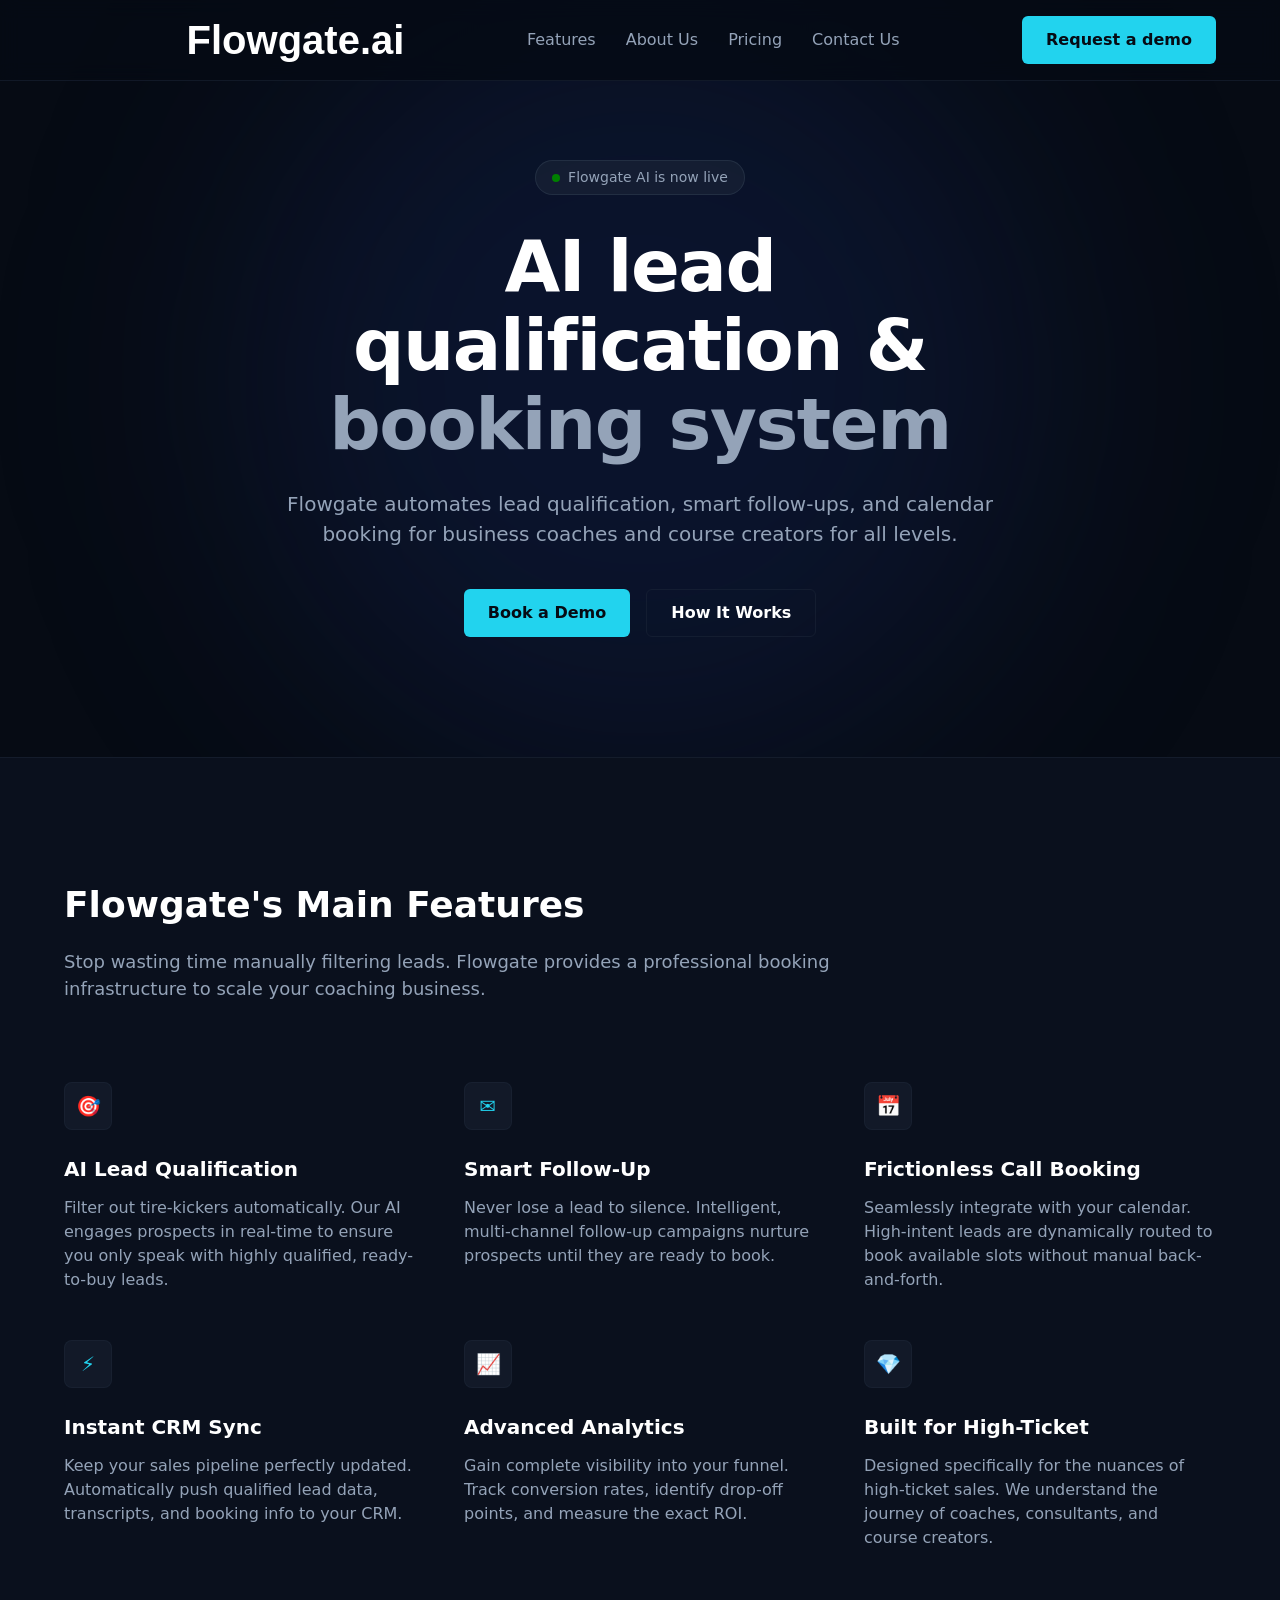
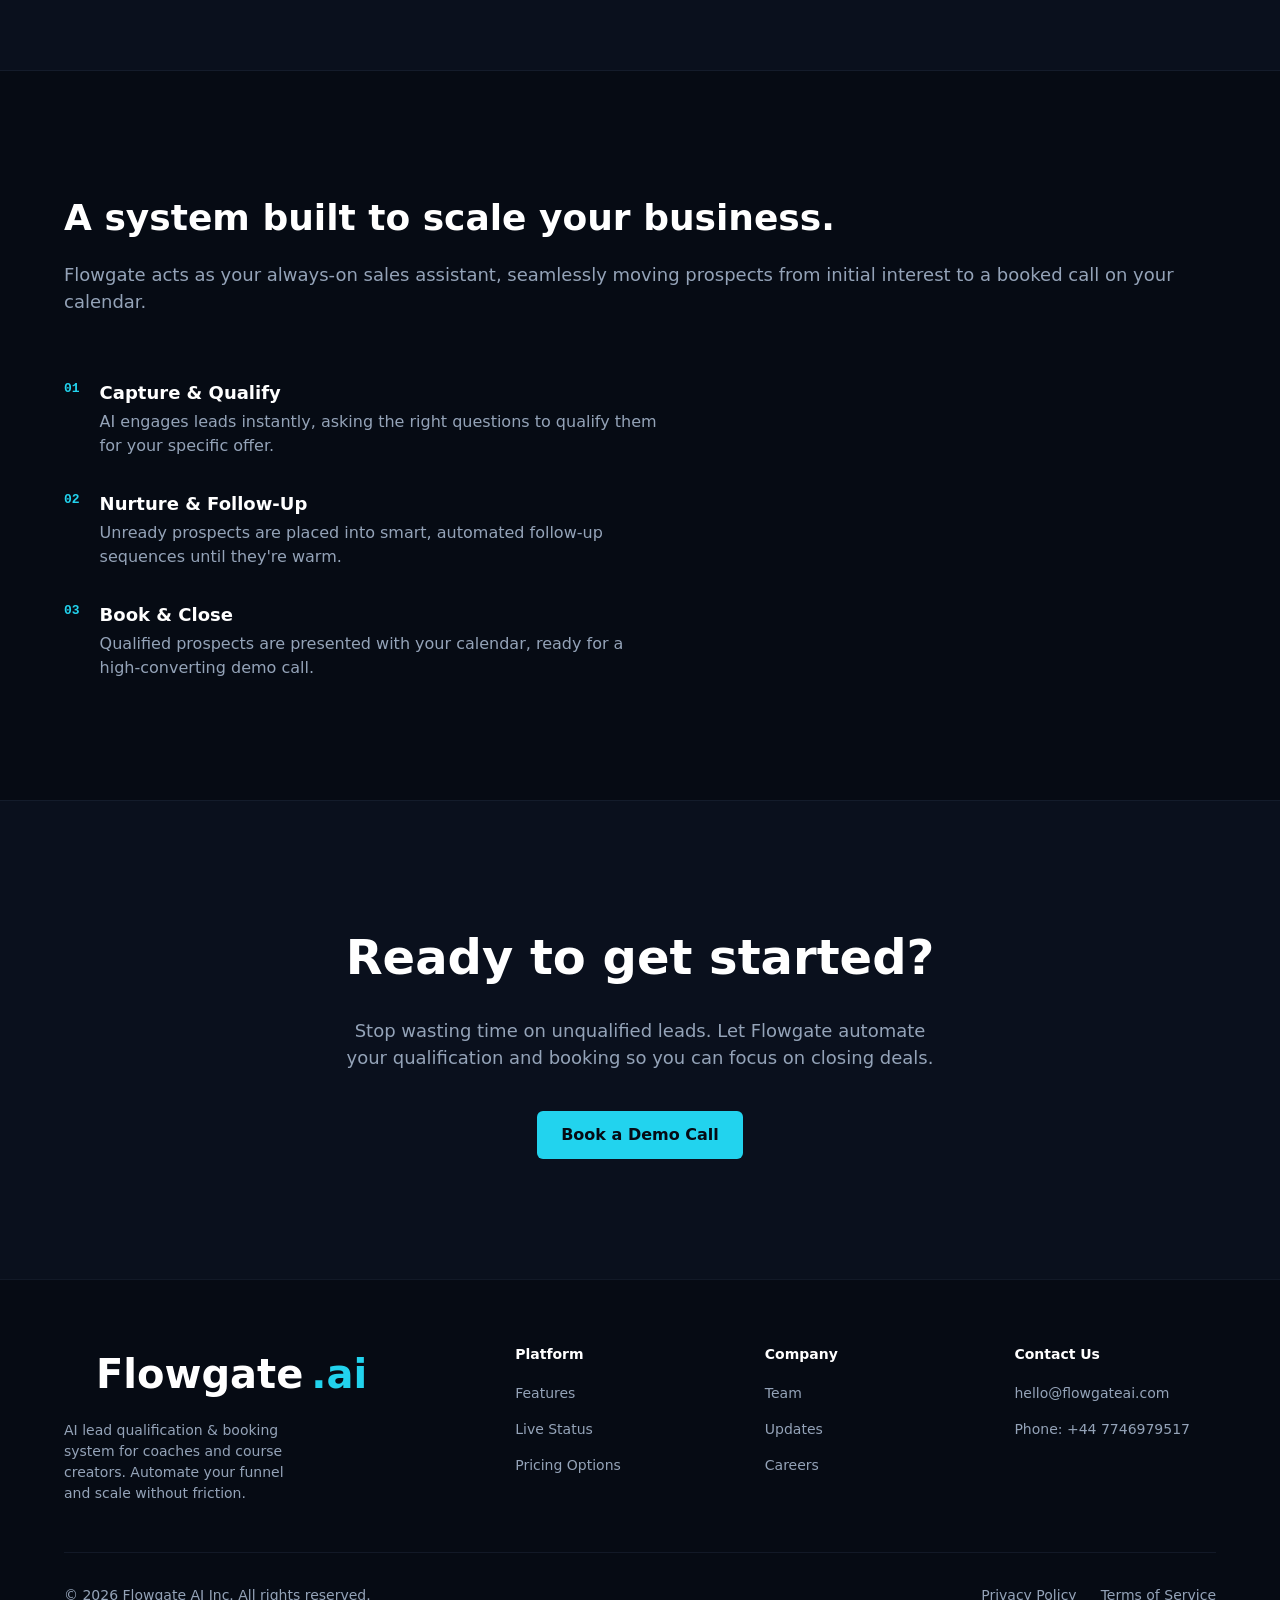
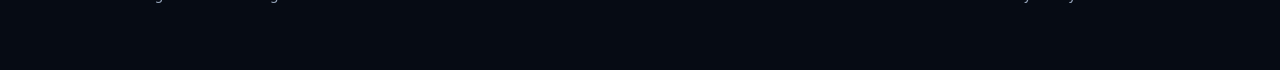
==== index.html @ c87c1e44 "Add files via upload" ====
<!DOCTYPE html>
<html lang="en">
<head>
    <meta charset="UTF-8">
    <meta name="viewport" content="width=device-width, initial-scale=1.0">
    <link rel="stylesheet" href="main_style.css">
    <title>AI Lead Qualification & Booking System | Flowgate AI</title>
</head>
<body>
     <header>
        <div class="container header-content">
                <div class="logo-flowgate"><img src="images/logo-main.png" alt="Flowgate AI Logo"></div>
               <div class="logo-text">Flowgate.ai</span></div>
            </a>
            <nav class="nav-links">
                <a href="#">Features</a>
                <a href="#">About Us</a>
                <a href="#">Pricing</a>
                <a href="#">Contact Us</a>
            </nav>
            <div>
                <a href="#" class="btn btn-primary">Request a demo</a>
            </div>
        </div>
    </header>

    <section class="hero">
        <div class="hero-glow"></div>
        <div class="container hero-content">
            <div class="badge">
                <div class="badge-dot"></div>
                Flowgate AI is now live
            </div>
            <h1>AI lead qualification & <br><span>booking system</span></h1>
            <p>Flowgate automates lead qualification, smart follow-ups, and calendar booking for business coaches and course creators for all levels.</p>
            <div class="hero-btns">
                <a href__="#" class="btn btn-primary">Book a Demo</a>
                <a href__="#" class="btn btn-outline">How It Works</a>
            </div>
        </div>
    </section>

    <section id="features" class="features">
        <div class="container">
            <div class="section-header">
                <h2>Flowgate's Main Features</h2>
                <p>Stop wasting time manually filtering leads. Flowgate provides a professional booking infrastructure to scale your coaching business.</p>
            </div>
            
            <div class="grid">
                <div class="feature-card">
                    <div class="icon">🎯</div>
                    <h3>AI Lead Qualification</h3>
                    <p>Filter out tire-kickers automatically. Our AI engages prospects in real-time to ensure you only speak with highly qualified, ready-to-buy leads.</p>
                </div>
                <div class="feature-card">
                    <div class="icon">✉️</div>
                    <h3>Smart Follow-Up</h3>
                    <p>Never lose a lead to silence. Intelligent, multi-channel follow-up campaigns nurture prospects until they are ready to book.</p>
                </div>
                <div class="feature-card">
                    <div class="icon">📅</div>
                    <h3>Frictionless Call Booking</h3>
                    <p>Seamlessly integrate with your calendar. High-intent leads are dynamically routed to book available slots without manual back-and-forth.</p>
                </div>
                <div class="feature-card">
                    <div class="icon">⚡</div>
                    <h3>Instant CRM Sync</h3>
                    <p>Keep your sales pipeline perfectly updated. Automatically push qualified lead data, transcripts, and booking info to your CRM.</p>
                </div>
                <div class="feature-card">
                    <div class="icon">📈</div>
                    <h3>Advanced Analytics</h3>
                    <p>Gain complete visibility into your funnel. Track conversion rates, identify drop-off points, and measure the exact ROI.</p>
                </div>
                <div class="feature-card">
                    <div class="icon">💎</div>
                    <h3>Built for High-Ticket</h3>
                    <p>Designed specifically for the nuances of high-ticket sales. We understand the journey of coaches, consultants, and course creators.</p>
                </div>
            </div>
        </div>
    </section>

    <section id="how-it-works" class="how-it-works">
        <div class="container">
            <div style="margin-bottom: 64px;">
                <h2 style="font-size: 36px; margin-bottom: 16px;">A system built to scale your business.</h2>
                <p style="color: var(--text-muted); font-size: 18px;">Flowgate acts as your always-on sales assistant, seamlessly moving prospects from initial interest to a booked call on your calendar.</p>
            </div>
            
            <div class="steps">
                <div class="step">
                    <div class="step-num">01</div>
                    <div>
                        <h4>Capture & Qualify</h4>
                        <p>AI engages leads instantly, asking the right questions to qualify them for your specific offer.</p>
                    </div>
                </div>
                <div class="step">
                    <div class="step-num">02</div>
                    <div>
                        <h4>Nurture & Follow-Up</h4>
                        <p>Unready prospects are placed into smart, automated follow-up sequences until they're warm.</p>
                    </div>
                </div>
                <div class="step">
                    <div class="step-num">03</div>
                    <div>
                        <h4>Book & Close</h4>
                        <p>Qualified prospects are presented with your calendar, ready for a high-converting demo call.</p>
                    </div>
                </div>
            </div>
        </div>
    </section>

    <section class="cta">
        <div class="container">
            <h2>Ready to get started?</h2>
            <p>Stop wasting time on unqualified leads. Let Flowgate automate your qualification and booking so you can focus on closing deals.</p>
            <a href="#" class="btn btn-primary">Book a Demo Call</a>
        </div>
    </section>

    <footer>
        <div class="container">
            <div class="footer-grid">
                <div class="footer-col">
                    <div class="logo" style="margin-bottom: 16px;">
                        <div class="logo-icon" style="width: 24px; height: 24px;"></div>
                        Flowgate<span style="color: var(--accent-cyan)">.ai</span>
                    </div>
                    <p style="color: var(--text-muted); font-size: 14px; max-width: 250px;">AI lead qualification & booking system for coaches and course creators. Automate your funnel and scale without friction.</p>
                </div>
                <div class="footer-col">
                    <h4>Platform</h4>
                    <ul>
                        <li><a href="#">Features</a></li>
                        <li><a href="#">Live Status</a></li>
                        <li><a href="#">Pricing Options</a></li>
                    </ul>
                </div>
                <div class="footer-col">
                    <h4>Company</h4>
                    <ul>
                        <li><a href="#">Team</a></li>
                        <li><a href="#">Updates</a></li>
                        <li><a href="#">Careers</a></li>
                    </ul>
                </div>
                <div class="footer-col">
                    <h4>Contact Us</h4>
                    <ul>
                        <li><a href="mailto:hello@flowgateai.com">hello@flowgateai.com</a></li>
                        <li><a href="tel:+447746979517">Phone: +44 7746979517</a></li>
                    </ul>
                </div>
            </div>
            <div class="footer-bottom">
                <p>© 2026 Flowgate AI Inc. All rights reserved.</p>
                <div style="display: flex; gap: 24px;">
                    <a href__="#">Privacy Policy</a>
                    <a href__="#">Terms of Service</a>
                </div>
            </div>
        </div>
    </footer>
    
</body>
</html>
---- main_style.css ----
:root {
            --bg-dark: #060B14;
            --bg-section: #0A101D;
            --text-main: #ffffff;
            --text-muted: #94a3b8;
            --accent-cyan: #22d3ee;
            --accent-cyan-hover: #06b6d4;
            --border-color: rgba(30, 41, 59, 0.5);
            --card-bg: rgba(30, 41, 59, 0.4);
            --font-sans: system-ui, -apple-system, sans-serif;
        }

        * {
            margin: 0;
            padding: 0;
            box-sizing: border-box;
        }

        body {
            font-family: var(--font-sans);
            background-color: var(--bg-dark);
            color: var(--text-main);
            line-height: 1.5;
            -webkit-font-smoothing: antialiased;
        }

        a { text-decoration: none; color: inherit; }
        ul { list-style: none; }

        .container {
            max-width: 1200px;
            margin: 0 auto;
            padding: 0 24px;
        }

        header {
            position: fixed;
            top: 0;
            width: 100%;
            background: rgba(6, 11, 20, 0.8);
            backdrop-filter: blur(10px);
            border-bottom: 1px solid var(--border-color);
            z-index: 50;
        }

        .header-content {
            display: flex;
            justify-content: space-between;
            align-items: center;
            height: 80px;
        }

        .logo {
            font-size: 40px;
            font-weight: 600;
            display: flex;
            align-items: center;
            gap: 8px;}

        .logo-flowgate img{
            display: none;
            width: 400px;
            height: 250px;
            background-color: rgba(255, 0, 0, 0.3);
        }

        .logo-text {
            font-size: 40px;
            font-weight: 600;
            font-family: 'Lucida Sans', 'Lucida Sans Regular', 'Lucida Grande', 'Lucida Sans Unicode', Geneva, Verdana, sans-serif;
        }
        
        .nav-links {
            display: flex;
            gap: 30px;
        }

        .nav-links a {
            color: var(--text-muted);
            font-size: 16px;
            font-weight: 500;
            transition: color 0.2s;
        }

        .nav-links a:hover { color: var(--text-main); }

        .btn {
            display: inline-flex;
            align-items: center;
            justify-content: center;
            padding: 0 24px;
            height: 48px;
            border-radius: 6px;
            font-weight: 600;
            font-size: 16px;
            cursor: pointer;
            transition: all 0.2s;
            border: none;
        }

        .btn-primary {
            background-color: var(--accent-cyan);
            color: var(--bg-dark);
        }

        .btn-primary:hover {
            background-color: var(--accent-cyan-hover);
        }

        .btn-outline {
            background-color: transparent;
            border: 1px solid var(--border-color);
            color: var(--text-main);
        }

        .btn-outline:hover {
            background-color: rgba(30, 41, 59, 0.8);
        }

        .hero {
            padding: 160px 0 120px;
            text-align: center;
            position: relative;
            overflow: hidden;
        }

        .hero-glow {
            position: absolute;
            top: 50%;
            left: 50%;
            transform: translate(-50%, -50%);
            width: 800px;
            height: 800px;
            background: rgba(30, 58, 138, 0.2);
            border-radius: 50%;
            filter: blur(120px);
            z-index: 0;
            pointer-events: none;
        }

        .hero-content {
            position: relative;
            z-index: 10;
            max-width: 800px;
            margin: 0 auto;
        }

        .badge {
            display: inline-flex;
            align-items: center;
            gap: 8px;
            padding: 6px 16px;
            border-radius: 9999px;
            background: rgba(30, 41, 59, 0.5);
            border: 1px solid rgba(51, 65, 85, 0.5);
            font-size: 14px;
            color: var(--text-muted);
            margin-bottom: 32px;
        }

        .badge-dot {
            width: 8px;
            height: 8px;
            border-radius: 50%;
            background:green;
            animation: infinite pulse 1s ease-in-out;
        }

        @keyframes pulse {
            0% { opacity: 0.5; }
            50% { opacity: 1; }
            100% { opacity: 0.5; }
        }

        .hero h1 {
            font-size: 72px;
            line-height: 1.1;
            margin-bottom: 24px;
            letter-spacing: -0.02em;
        }

        .hero h1 span {
            color: var(--text-muted);
        }

        .hero p {
            font-size: 20px;
            color: var(--text-muted);
            margin-bottom: 40px;
            font-weight: 300;
        }

        .hero-btns {
            display: flex;
            gap: 16px;
            justify-content: center;
        }

        .features {
            background-color: var(--bg-section);
            padding: 120px 0;
            border-top: 1px solid var(--border-color);
            border-bottom: 1px solid var(--border-color);
        }

        .section-header {
            max-width: 800px;
            margin-bottom: 80px;
        }

        .section-header h2 {
            font-size: 36px;
            margin-bottom: 16px;
        }

        .section-header p {
            font-size: 18px;
            color: var(--text-muted);
        }

        .grid {
            display: grid;
            grid-template-columns: repeat(3, 1fr);
            gap: 48px;
        }

        .feature-card .icon {
            width: 48px;
            height: 48px;
            background: var(--card-bg);
            border: 1px solid var(--border-color);
            border-radius: 8px;
            margin-bottom: 24px;
            display: flex;
            align-items: center;
            justify-content: center;
            color: var(--accent-cyan);
            font-size: 20px;
        }

        .feature-card h3 {
            font-size: 20px;
            margin-bottom: 12px;
        }

        .feature-card p {
            color: var(--text-muted);
            font-size: 16px;
            font-weight: 300;
        }

        .how-it-works {
            padding: 120px 0;
        }
        
        .steps {
            display: flex;
            flex-direction: column;
            gap: 32px;
            max-width: 600px;
        }

        .step {
            display: flex;
            gap: 20px;
        }
        
        .step-num {
            font-family: monospace;
            color: var(--accent-cyan);
            font-weight: 600;
        }

        .step h4 {
            font-size: 18px;
            margin-bottom: 4px;
        }
        
        .step p {
            color: var(--text-muted);
            font-weight: 300;
        }

        .cta {
            padding: 120px 0;
            text-align: center;
            background-color: var(--bg-section);
            border-top: 1px solid var(--border-color);
        }

        .cta h2 {
            font-size: 48px;
            margin-bottom: 24px;
        }

        .cta p {
            font-size: 18px;
            color: var(--text-muted);
            margin-bottom: 40px;
            max-width: 600px;
            margin-left: auto;
            margin-right: auto;
        }

        footer {
            padding: 64px 0;
            border-top: 1px solid var(--border-color);
        }

        .footer-grid {
            display: grid;
            grid-template-columns: 2fr 1fr 1fr 1fr;
            gap: 48px;
            margin-bottom: 48px;
        }

        .footer-col h4 {
            font-size: 14px;
            margin-bottom: 16px;
        }

        .footer-col li {
            margin-bottom: 12px;
        }

        .footer-col a {
            font-size: 14px;
            color: var(--text-muted);
        }

        .footer-bottom {
            padding-top: 32px;
            border-top: 1px solid var(--border-color);
            display: flex;
            justify-content: space-between;
            color: var(--text-muted);
            font-size: 14px;
        }

        @media (max-width: 768px) {
            .hero h1 { font-size: 48px; }
            .grid { grid-template-columns: 1fr; }
            .footer-grid { grid-template-columns: 1fr 1fr; }
            .hero-btns { flex-direction: column; }
            .nav-links { display: none; }
        }
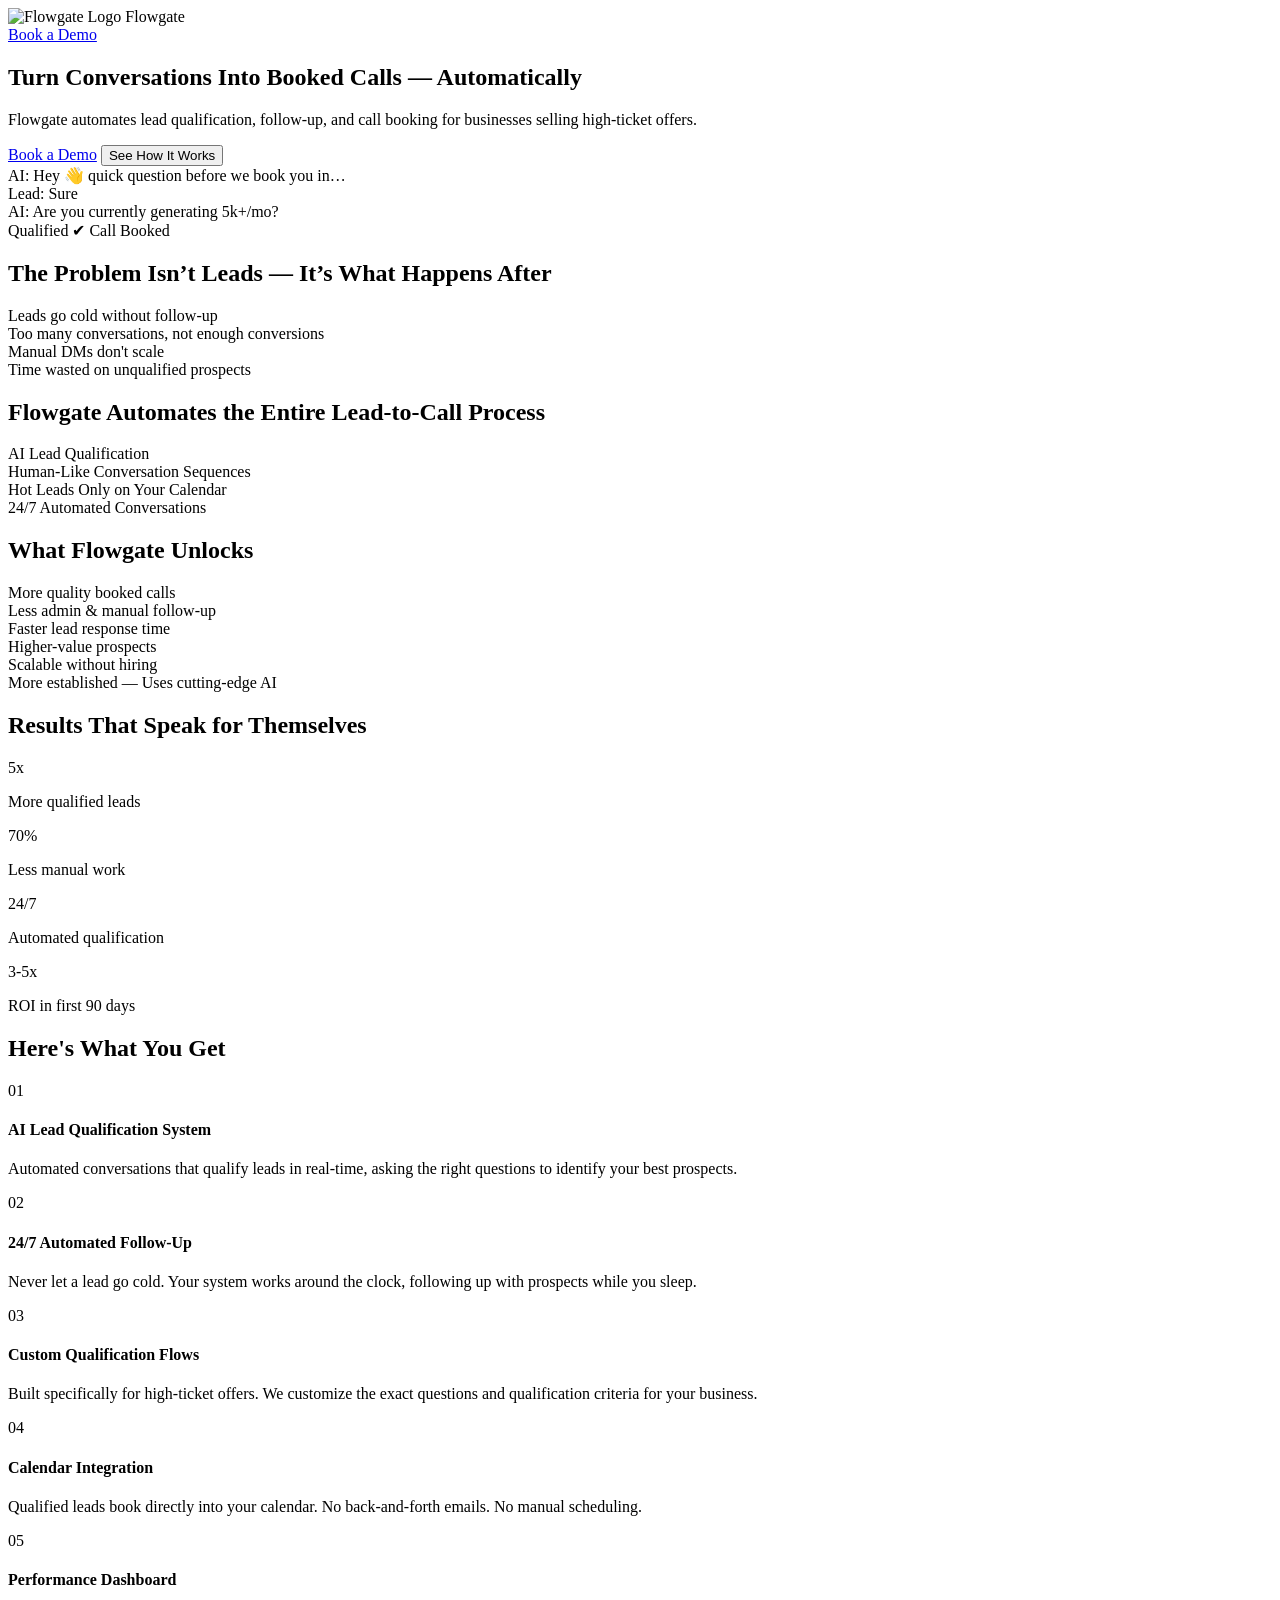
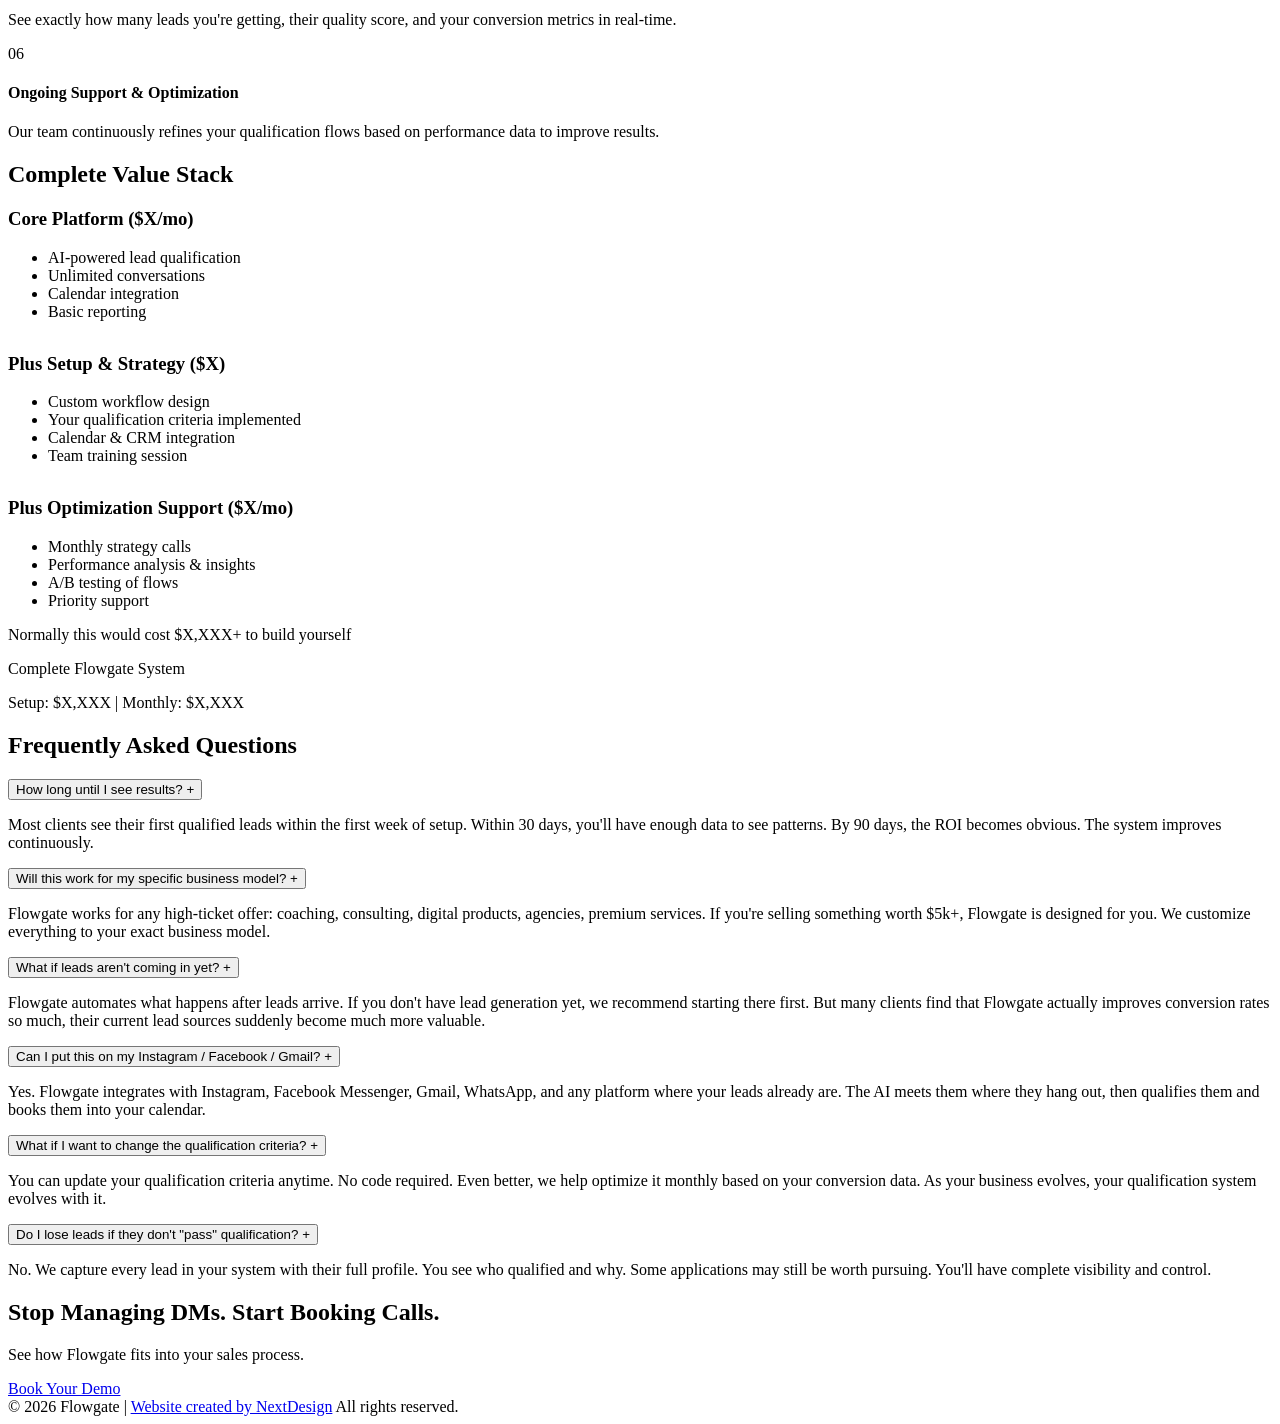
==== commit b9ae0b16: "Update index.html" ====
--- a/index.html
+++ b/index.html
@@ -1,171 +1,253 @@
 <!DOCTYPE html>
 <html lang="en">
 <head>
-    <meta charset="UTF-8">
-    <meta name="viewport" content="width=device-width, initial-scale=1.0">
-    <link rel="stylesheet" href="main_style.css">
-    <title>AI Lead Qualification & Booking System | Flowgate AI</title>
+<meta charset="UTF-8">
+<meta name="viewport" content="width=device-width, initial-scale=1.0">
+<title>Flowgate – AI Lead Qualification</title>
+<link rel="stylesheet" href="style.css">
+<link href="https://fonts.googleapis.com/css2?family=Inter:wght@400;500;600;700;800&display=swap" rel="stylesheet">
 </head>
 <body>
-     <header>
-        <div class="container header-content">
-                <div class="logo-flowgate"><img src="images/logo-main.png" alt="Flowgate AI Logo"></div>
-               <div class="logo-text">Flowgate.ai</span></div>
-            </a>
-            <nav class="nav-links">
-                <a href="#">Features</a>
-                <a href="#">About Us</a>
-                <a href="#">Pricing</a>
-                <a href="#">Contact Us</a>
-            </nav>
-            <div>
-                <a href="#" class="btn btn-primary">Request a demo</a>
-            </div>
-        </div>
-    </header>
-
-    <section class="hero">
-        <div class="hero-glow"></div>
-        <div class="container hero-content">
-            <div class="badge">
-                <div class="badge-dot"></div>
-                Flowgate AI is now live
-            </div>
-            <h1>AI lead qualification & <br><span>booking system</span></h1>
-            <p>Flowgate automates lead qualification, smart follow-ups, and calendar booking for business coaches and course creators for all levels.</p>
-            <div class="hero-btns">
-                <a href__="#" class="btn btn-primary">Book a Demo</a>
-                <a href__="#" class="btn btn-outline">How It Works</a>
-            </div>
-        </div>
-    </section>
-
-    <section id="features" class="features">
-        <div class="container">
-            <div class="section-header">
-                <h2>Flowgate's Main Features</h2>
-                <p>Stop wasting time manually filtering leads. Flowgate provides a professional booking infrastructure to scale your coaching business.</p>
-            </div>
-            
-            <div class="grid">
-                <div class="feature-card">
-                    <div class="icon">🎯</div>
-                    <h3>AI Lead Qualification</h3>
-                    <p>Filter out tire-kickers automatically. Our AI engages prospects in real-time to ensure you only speak with highly qualified, ready-to-buy leads.</p>
-                </div>
-                <div class="feature-card">
-                    <div class="icon">✉️</div>
-                    <h3>Smart Follow-Up</h3>
-                    <p>Never lose a lead to silence. Intelligent, multi-channel follow-up campaigns nurture prospects until they are ready to book.</p>
-                </div>
-                <div class="feature-card">
-                    <div class="icon">📅</div>
-                    <h3>Frictionless Call Booking</h3>
-                    <p>Seamlessly integrate with your calendar. High-intent leads are dynamically routed to book available slots without manual back-and-forth.</p>
-                </div>
-                <div class="feature-card">
-                    <div class="icon">⚡</div>
-                    <h3>Instant CRM Sync</h3>
-                    <p>Keep your sales pipeline perfectly updated. Automatically push qualified lead data, transcripts, and booking info to your CRM.</p>
-                </div>
-                <div class="feature-card">
-                    <div class="icon">📈</div>
-                    <h3>Advanced Analytics</h3>
-                    <p>Gain complete visibility into your funnel. Track conversion rates, identify drop-off points, and measure the exact ROI.</p>
-                </div>
-                <div class="feature-card">
-                    <div class="icon">💎</div>
-                    <h3>Built for High-Ticket</h3>
-                    <p>Designed specifically for the nuances of high-ticket sales. We understand the journey of coaches, consultants, and course creators.</p>
-                </div>
-            </div>
-        </div>
-    </section>
-
-    <section id="how-it-works" class="how-it-works">
-        <div class="container">
-            <div style="margin-bottom: 64px;">
-                <h2 style="font-size: 36px; margin-bottom: 16px;">A system built to scale your business.</h2>
-                <p style="color: var(--text-muted); font-size: 18px;">Flowgate acts as your always-on sales assistant, seamlessly moving prospects from initial interest to a booked call on your calendar.</p>
-            </div>
-            
-            <div class="steps">
-                <div class="step">
-                    <div class="step-num">01</div>
-                    <div>
-                        <h4>Capture & Qualify</h4>
-                        <p>AI engages leads instantly, asking the right questions to qualify them for your specific offer.</p>
-                    </div>
-                </div>
-                <div class="step">
-                    <div class="step-num">02</div>
-                    <div>
-                        <h4>Nurture & Follow-Up</h4>
-                        <p>Unready prospects are placed into smart, automated follow-up sequences until they're warm.</p>
-                    </div>
-                </div>
-                <div class="step">
-                    <div class="step-num">03</div>
-                    <div>
-                        <h4>Book & Close</h4>
-                        <p>Qualified prospects are presented with your calendar, ready for a high-converting demo call.</p>
-                    </div>
-                </div>
-            </div>
-        </div>
-    </section>
-
-    <section class="cta">
-        <div class="container">
-            <h2>Ready to get started?</h2>
-            <p>Stop wasting time on unqualified leads. Let Flowgate automate your qualification and booking so you can focus on closing deals.</p>
-            <a href="#" class="btn btn-primary">Book a Demo Call</a>
-        </div>
-    </section>
-
-    <footer>
-        <div class="container">
-            <div class="footer-grid">
-                <div class="footer-col">
-                    <div class="logo" style="margin-bottom: 16px;">
-                        <div class="logo-icon" style="width: 24px; height: 24px;"></div>
-                        Flowgate<span style="color: var(--accent-cyan)">.ai</span>
-                    </div>
-                    <p style="color: var(--text-muted); font-size: 14px; max-width: 250px;">AI lead qualification & booking system for coaches and course creators. Automate your funnel and scale without friction.</p>
-                </div>
-                <div class="footer-col">
-                    <h4>Platform</h4>
-                    <ul>
-                        <li><a href="#">Features</a></li>
-                        <li><a href="#">Live Status</a></li>
-                        <li><a href="#">Pricing Options</a></li>
-                    </ul>
-                </div>
-                <div class="footer-col">
-                    <h4>Company</h4>
-                    <ul>
-                        <li><a href="#">Team</a></li>
-                        <li><a href="#">Updates</a></li>
-                        <li><a href="#">Careers</a></li>
-                    </ul>
-                </div>
-                <div class="footer-col">
-                    <h4>Contact Us</h4>
-                    <ul>
-                        <li><a href="mailto:hello@flowgateai.com">hello@flowgateai.com</a></li>
-                        <li><a href="tel:+447746979517">Phone: +44 7746979517</a></li>
-                    </ul>
-                </div>
-            </div>
-            <div class="footer-bottom">
-                <p>© 2026 Flowgate AI Inc. All rights reserved.</p>
-                <div style="display: flex; gap: 24px;">
-                    <a href__="#">Privacy Policy</a>
-                    <a href__="#">Terms of Service</a>
-                </div>
-            </div>
-        </div>
-    </footer>
+
+<div class="gradient-orb orb1"></div>
+<div class="gradient-orb orb2"></div>
+
+<header class="navbar">
+  <div href="index.html"class="logo-container">
+    <img src="../Images/flowgate_tp.png" alt="Flowgate Logo" class="logo-img">
+    <span class="logo-text">Flowgate</span>
+  </div>
+  <a href="https://calendar.google.com/calendar/appointments/schedules/AcZssZ0HEO7eQ5GHr7LtyTRYPIXdad2ZKsb7jQwJzCaIGhqdU_RxD7st_dFewryXZCrWtQOKHfml1odl" class="btn-primary small">Book a Demo</a>
+</header>
+
+<section class="hero">
+  <div class="hero-content fade-in">
+    <h1>
+      Turn Conversations Into <span class="gradient-text">Booked Calls</span> — Automatically
+    </h1>
+    <p>
+      Flowgate automates lead qualification, follow-up, and call booking 
+      for businesses selling high-ticket offers.
+    </p>
+    <div class="hero-buttons">
+      <a href="#demo" class="btn-primary">Book a Demo</a>
+      <button class="btn-ghost" onclick="openModal()">See How It Works</button>
+    </div>
+  </div>
+
+  <div class="hero-visual fade-in-delay">
+    <div class="dashboard-card">
+      <div class="chat ai">AI: Hey 👋 quick question before we book you in…</div>
+      <div class="chat user">Lead: Sure</div>
+      <div class="chat ai">AI: Are you currently generating 5k+/mo?</div>
+      <div class="chat ai success">Qualified ✔ Call Booked</div>
+    </div>
+  </div>
+</section>
+
+<section class="section">
+  <h2>The Problem Isn’t Leads — It’s What Happens After</h2>
+  <div class="grid">
+    <div class="card">Leads go cold without follow-up</div>
+    <div class="card">Too many conversations, not enough conversions</div>
+    <div class="card">Manual DMs don't scale</div>
+    <div class="card">Time wasted on unqualified prospects</div>
+  </div>
+</section>
+
+<section class="section dark">
+  <h2>Flowgate Automates the Entire Lead-to-Call Process</h2>
+  <div class="grid">
+    <div class="card highlight">AI Lead Qualification</div>
+    <div class="card">Human-Like Conversation Sequences</div>
+    <div class="card">Hot Leads Only on Your Calendar</div>
+    <div class="card">24/7 Automated Conversations</div>
+  </div>
+</section>
+
+<section class="section">
+  <h2>What Flowgate Unlocks</h2>
+  <div class="benefits-grid">
+    <div>More quality booked calls</div>
+    <div>Less admin & manual follow-up</div>
+    <div>Faster lead response time</div>
+    <div>Higher-value prospects</div>
+    <div>Scalable without hiring</div>
+    <div>More established — Uses cutting-edge AI</div>
+  </div>
+</section>
+
+<section class="section results">
+  <h2>Results That Speak for Themselves</h2>
+  <div class="results-grid">
+    <div class="result-card">
+      <div class="result-stat">5x</div>
+      <p>More qualified leads</p>
+    </div>
+    <div class="result-card">
+      <div class="result-stat">70%</div>
+      <p>Less manual work</p>
+    </div>
+    <div class="result-card">
+      <div class="result-stat">24/7</div>
+      <p>Automated qualification</p>
+    </div>
+    <div class="result-card">
+      <div class="result-stat">3-5x</div>
+      <p>ROI in first 90 days</p>
+    </div>
+  </div>
+</section>
+
+<section class="section dark offer-section">
+  <h2>Here's What You Get</h2>
+  <div class="offer-breakdown">
+    <div class="offer-item">
+      <div class="offer-number">01</div>
+      <h4>AI Lead Qualification System</h4>
+      <p>Automated conversations that qualify leads in real-time, asking the right questions to identify your best prospects.</p>
+    </div>
+    <div class="offer-item">
+      <div class="offer-number">02</div>
+      <h4>24/7 Automated Follow-Up</h4>
+      <p>Never let a lead go cold. Your system works around the clock, following up with prospects while you sleep.</p>
+    </div>
+    <div class="offer-item">
+      <div class="offer-number">03</div>
+      <h4>Custom Qualification Flows</h4>
+      <p>Built specifically for high-ticket offers. We customize the exact questions and qualification criteria for your business.</p>
+    </div>
+    <div class="offer-item">
+      <div class="offer-number">04</div>
+      <h4>Calendar Integration</h4>
+      <p>Qualified leads book directly into your calendar. No back-and-forth emails. No manual scheduling.</p>
+    </div>
+    <div class="offer-item">
+      <div class="offer-number">05</div>
+      <h4>Performance Dashboard</h4>
+      <p>See exactly how many leads you're getting, their quality score, and your conversion metrics in real-time.</p>
+    </div>
+    <div class="offer-item">
+      <div class="offer-number">06</div>
+      <h4>Ongoing Support & Optimization</h4>
+      <p>Our team continuously refines your qualification flows based on performance data to improve results.</p>
+    </div>
+  </div>
+</section>
+
+<section class="section value-stack">
+  <h2>Complete Value Stack</h2>
+  <div class="value-column">
+    <h3>Core Platform ($X/mo)</h3>
+    <ul class="value-items">
+      <li>AI-powered lead qualification</li>
+      <li>Unlimited conversations</li>
+      <li>Calendar integration</li>
+      <li>Basic reporting</li>
+    </ul>
     
+    <h3 style="margin-top: 2rem;">Plus Setup & Strategy ($X)</h3>
+    <ul class="value-items">
+      <li>Custom workflow design</li>
+      <li>Your qualification criteria implemented</li>
+      <li>Calendar & CRM integration</li>
+      <li>Team training session</li>
+    </ul>
+
+    <h3 style="margin-top: 2rem;">Plus Optimization Support ($X/mo)</h3>
+    <ul class="value-items">
+      <li>Monthly strategy calls</li>
+      <li>Performance analysis & insights</li>
+      <li>A/B testing of flows</li>
+      <li>Priority support</li>
+    </ul>
+  </div>
+
+  <div class="total-value">
+    <p class="offer-text">Normally this would cost $X,XXX+ to build yourself</p>
+    <p class="offer-highlight">Complete Flowgate System</p>
+    <p class="offer-detail">Setup: $X,XXX | Monthly: $X,XXX</p>
+  </div>
+</section>
+
+<section class="section">
+  <h2>Frequently Asked Questions</h2>
+  <div class="faq-container">
+    <div class="faq-item">
+      <button class="faq-question" onclick="toggleFaq(this)">
+        <span>How long until I see results?</span>
+        <span class="faq-toggle">+</span>
+      </button>
+      <div class="faq-answer">
+        <p>Most clients see their first qualified leads within the first week of setup. Within 30 days, you'll have enough data to see patterns. By 90 days, the ROI becomes obvious. The system improves continuously.</p>
+      </div>
+    </div>
+
+    <div class="faq-item">
+      <button class="faq-question" onclick="toggleFaq(this)">
+        <span>Will this work for my specific business model?</span>
+        <span class="faq-toggle">+</span>
+      </button>
+      <div class="faq-answer">
+        <p>Flowgate works for any high-ticket offer: coaching, consulting, digital products, agencies, premium services. If you're selling something worth $5k+, Flowgate is designed for you. We customize everything to your exact business model.</p>
+      </div>
+    </div>
+
+    <div class="faq-item">
+      <button class="faq-question" onclick="toggleFaq(this)">
+        <span>What if leads aren't coming in yet?</span>
+        <span class="faq-toggle">+</span>
+      </button>
+      <div class="faq-answer">
+        <p>Flowgate automates what happens after leads arrive. If you don't have lead generation yet, we recommend starting there first. But many clients find that Flowgate actually improves conversion rates so much, their current lead sources suddenly become much more valuable.</p>
+      </div>
+    </div>
+
+    <div class="faq-item">
+      <button class="faq-question" onclick="toggleFaq(this)">
+        <span>Can I put this on my Instagram / Facebook / Gmail?</span>
+        <span class="faq-toggle">+</span>
+      </button>
+      <div class="faq-answer">
+        <p>Yes. Flowgate integrates with Instagram, Facebook Messenger, Gmail, WhatsApp, and any platform where your leads already are. The AI meets them where they hang out, then qualifies them and books them into your calendar.</p>
+      </div>
+    </div>
+
+    <div class="faq-item">
+      <button class="faq-question" onclick="toggleFaq(this)">
+        <span>What if I want to change the qualification criteria?</span>
+        <span class="faq-toggle">+</span>
+      </button>
+      <div class="faq-answer">
+        <p>You can update your qualification criteria anytime. No code required. Even better, we help optimize it monthly based on your conversion data. As your business evolves, your qualification system evolves with it.</p>
+      </div>
+    </div>
+
+    <div class="faq-item">
+      <button class="faq-question" onclick="toggleFaq(this)">
+        <span>Do I lose leads if they don't "pass" qualification?</span>
+        <span class="faq-toggle">+</span>
+      </button>
+      <div class="faq-answer">
+        <p>No. We capture every lead in your system with their full profile. You see who qualified and why. Some applications may still be worth pursuing. You'll have complete visibility and control.</p>
+      </div>
+    </div>
+  </div>
+</section>
+
+<section class="cta-section" id="demo">
+  <h2>Stop Managing DMs. Start Booking Calls.</h2>
+  <p>See how Flowgate fits into your sales process.</p>
+  <a href="https://calendar.google.com/calendar/appointments/schedules/AcZssZ0HEO7eQ5GHr7LtyTRYPIXdad2ZKsb7jQwJzCaIGhqdU_RxD7st_dFewryXZCrWtQOKHfml1odl" class="btn-primary large">Book Your Demo</a>
+</section>
+
+<footer>
+  © 2026 Flowgate | <a class="footer-link" href="https://nextdesignwebsite.com/" target="_blank">Website created by NextDesign</a> All rights reserved.</a>
+</footer>
+
+</div>
+</div>
+
+<script src="script.js"></script>
 </body>
-</html>+</html>
